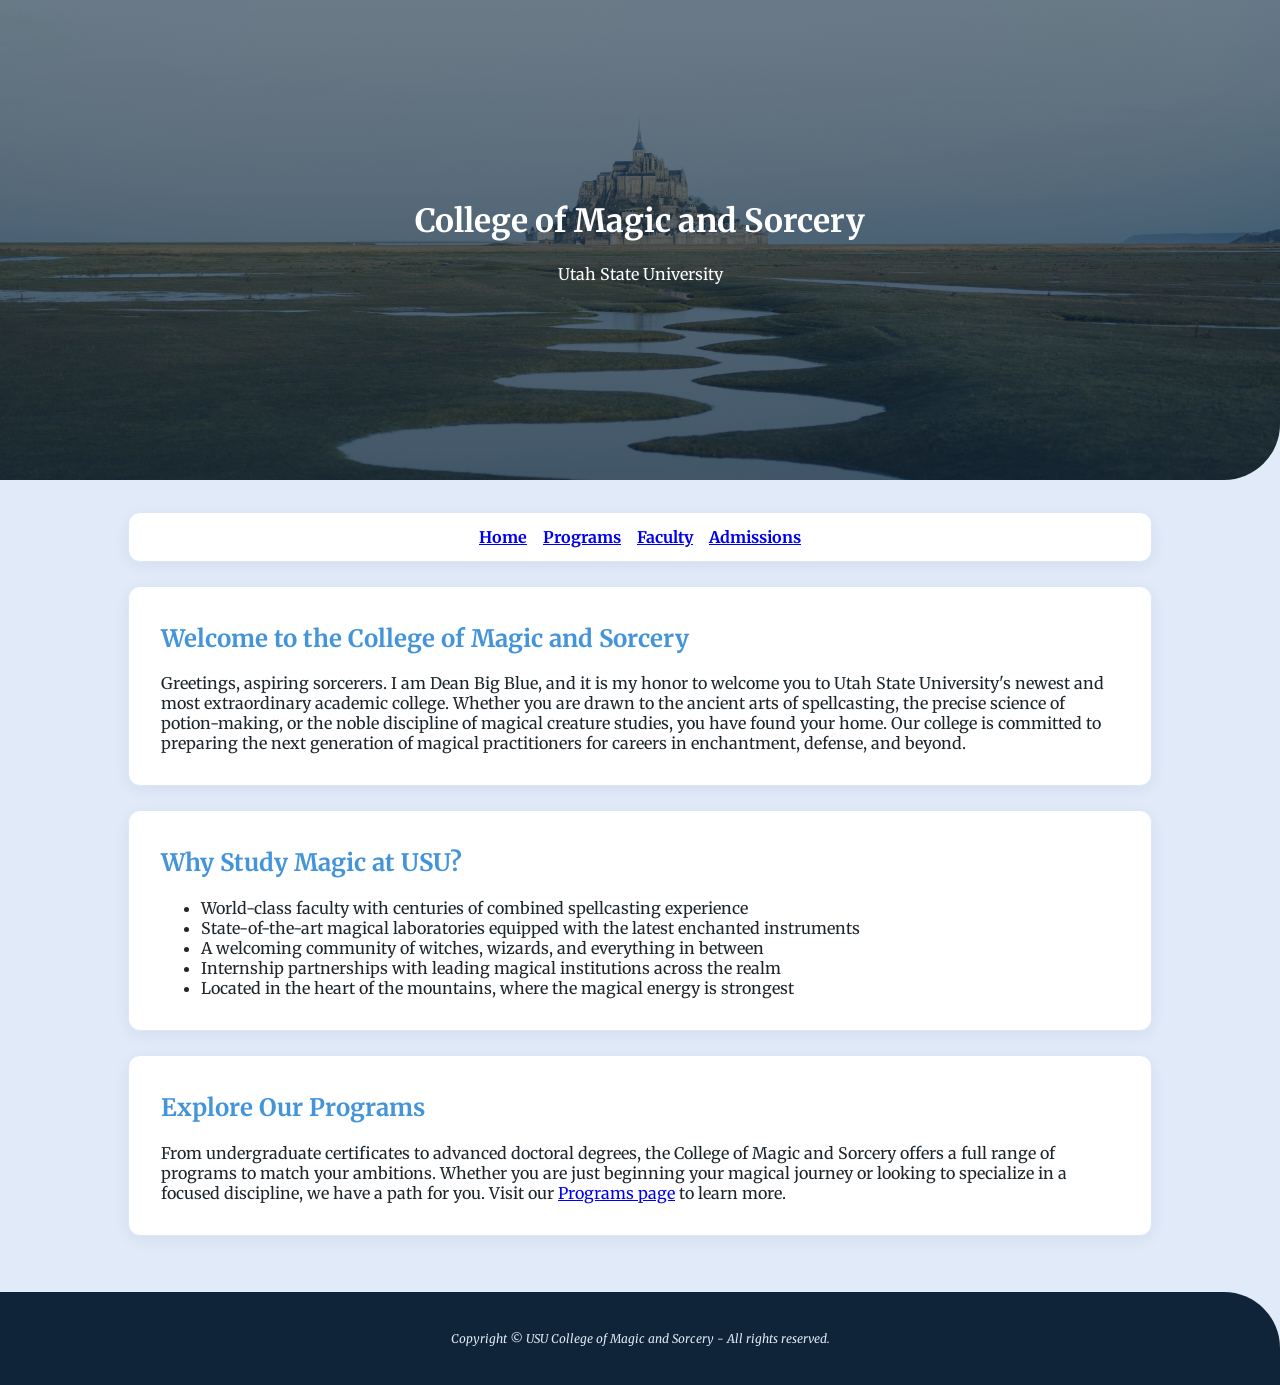
==== usu-mas/index.html @ 306b8a56 "completed HW5" ====
<!doctype html>
<html lang="en">
  <head>
    <meta charset="UTF-8" />
    <meta name="viewport" content="width=device-width, initial-scale=1.0" />
    <title>USU College of Magic and Sorcery</title>
    <link rel="preconnect" href="https://fonts.googleapis.com" />
    <link rel="preconnect" href="https://fonts.gstatic.com" crossorigin />
    <link
      href="https://fonts.googleapis.com/css2?family=Merriweather:wght@400;700&display=swap"
      rel="stylesheet"
    />
    <link rel="stylesheet" href="magic.css" />
    <link rel="icon" href="images/favicon.svg" />
  </head>
  <body>
    <header class="hero">
      <h1>College of Magic and Sorcery</h1>
      <p>Utah State University</p>
    </header>

    <div id="wrapper">
      <nav>
        <a href="index.html">Home</a> &nbsp;&nbsp;
        <a href="programs.html">Programs</a> &nbsp;&nbsp;
        <a href="faculty.html">Faculty</a> &nbsp;&nbsp;
        <a href="admissions.html">Admissions</a>
      </nav>

      <main>
        <div class="card">
          <h2>Welcome to the College of Magic and Sorcery</h2>

          <p>
            Greetings, aspiring sorcerers. I am Dean Big Blue, and it is my
            honor to welcome you to Utah State University's newest and most
            extraordinary academic college. Whether you are drawn to the ancient
            arts of spellcasting, the precise science of potion-making, or the
            noble discipline of magical creature studies, you have found your
            home. Our college is committed to preparing the next generation of
            magical practitioners for careers in enchantment, defense, and
            beyond.
          </p>
        </div>

        <div class="card">
          <h2>Why Study Magic at USU?</h2>

          <ul>
            <li>
              World-class faculty with centuries of combined spellcasting
              experience
            </li>
            <li>
              State-of-the-art magical laboratories equipped with the latest
              enchanted instruments
            </li>
            <li>
              A welcoming community of witches, wizards, and everything in
              between
            </li>
            <li>
              Internship partnerships with leading magical institutions across
              the realm
            </li>
            <li>
              Located in the heart of the mountains, where the magical energy is
              strongest
            </li>
          </ul>
        </div>

        <div class="card">
          <h2>Explore Our Programs</h2>

          <p>
            From undergraduate certificates to advanced doctoral degrees, the
            College of Magic and Sorcery offers a full range of programs to
            match your ambitions. Whether you are just beginning your magical
            journey or looking to specialize in a focused discipline, we have a
            path for you. Visit our <a href="programs.html">Programs page</a> to
            learn more.
          </p>
        </div>
      </main>
    </div>

    <footer>
      <p>
        Copyright &copy; USU College of Magic and Sorcery - All rights reserved.
      </p>
    </footer>
  </body>
</html>
---- usu-mas/magic.css ----
body {
  margin: 0;
  background-color: #e1eaf9;
  color: #1e252b;
  font-family: "Merriweather", Georgia, serif;
}

header {
  background-color: #0f2439;
  color: #ffffff;
  text-align: center;
  padding: 2em 1.5em;
  border-radius: 0 0 56px 0;
}

header.hero {
  background-image:
    linear-gradient(rgba(15, 36, 57, 0.6), rgba(15, 36, 57, 0.75)),
    url(images/hero-banner.jpg);
  background-repeat: no-repeat;
  background-position: center;
  background-size: cover;
  padding: 180px 1.5em;
}

h1 {
  line-height: 1.3;
}

h2 {
  color: #4494da;
}

nav {
  background-color: #ffffff;
  border: 1px solid #dce6f5;
  border-radius: 12px;
  text-align: center;
  font-weight: bold;
  padding: 0.85em;
  margin-bottom: 1.5em;
  box-shadow: 0 4px 16px rgba(15, 36, 57, 0.06);
}

figure {
  background-color: #ffffff;
  border: 1px solid #dce6f5;
  border-radius: 12px;
  padding: 1.5em;
  margin: 0 0 1em 0;
  text-align: center;
  box-shadow: 0 4px 16px rgba(15, 36, 57, 0.06);
  display: block;
}

img.portrait {
  width: 120px;
  height: 120px;
  border-radius: 50%;
  border-style: none;
  object-fit: cover;
}

figcaption {
  margin-top: 0.75em;
  font-weight: bold;
  color: #0f2439;
}
.cta-link img {
  width: 72px;
  height: 72px;
  border-radius: 50%;
  border-style: none;
}

footer {
  background-color: #0f2439;
  color: #e1eaf9;
  font-size: 0.75em;
  font-style: italic;
  text-align: center;
  padding: 2.25em 1.5em;
  border-radius: 0 56px 0 0;
}

#wrapper {
  width: 80%;
  margin-left: auto;
  margin-right: auto;
  padding: 2em 0;
}

.card {
  background-color: #ffffff;
  border: 1px solid #dce6f5;
  border-radius: 12px;
  padding: 1em 2em;
  margin-bottom: 1.5em;
  box-shadow: 0 4px 16px rgba(16, 36, 57, 0.06);
}
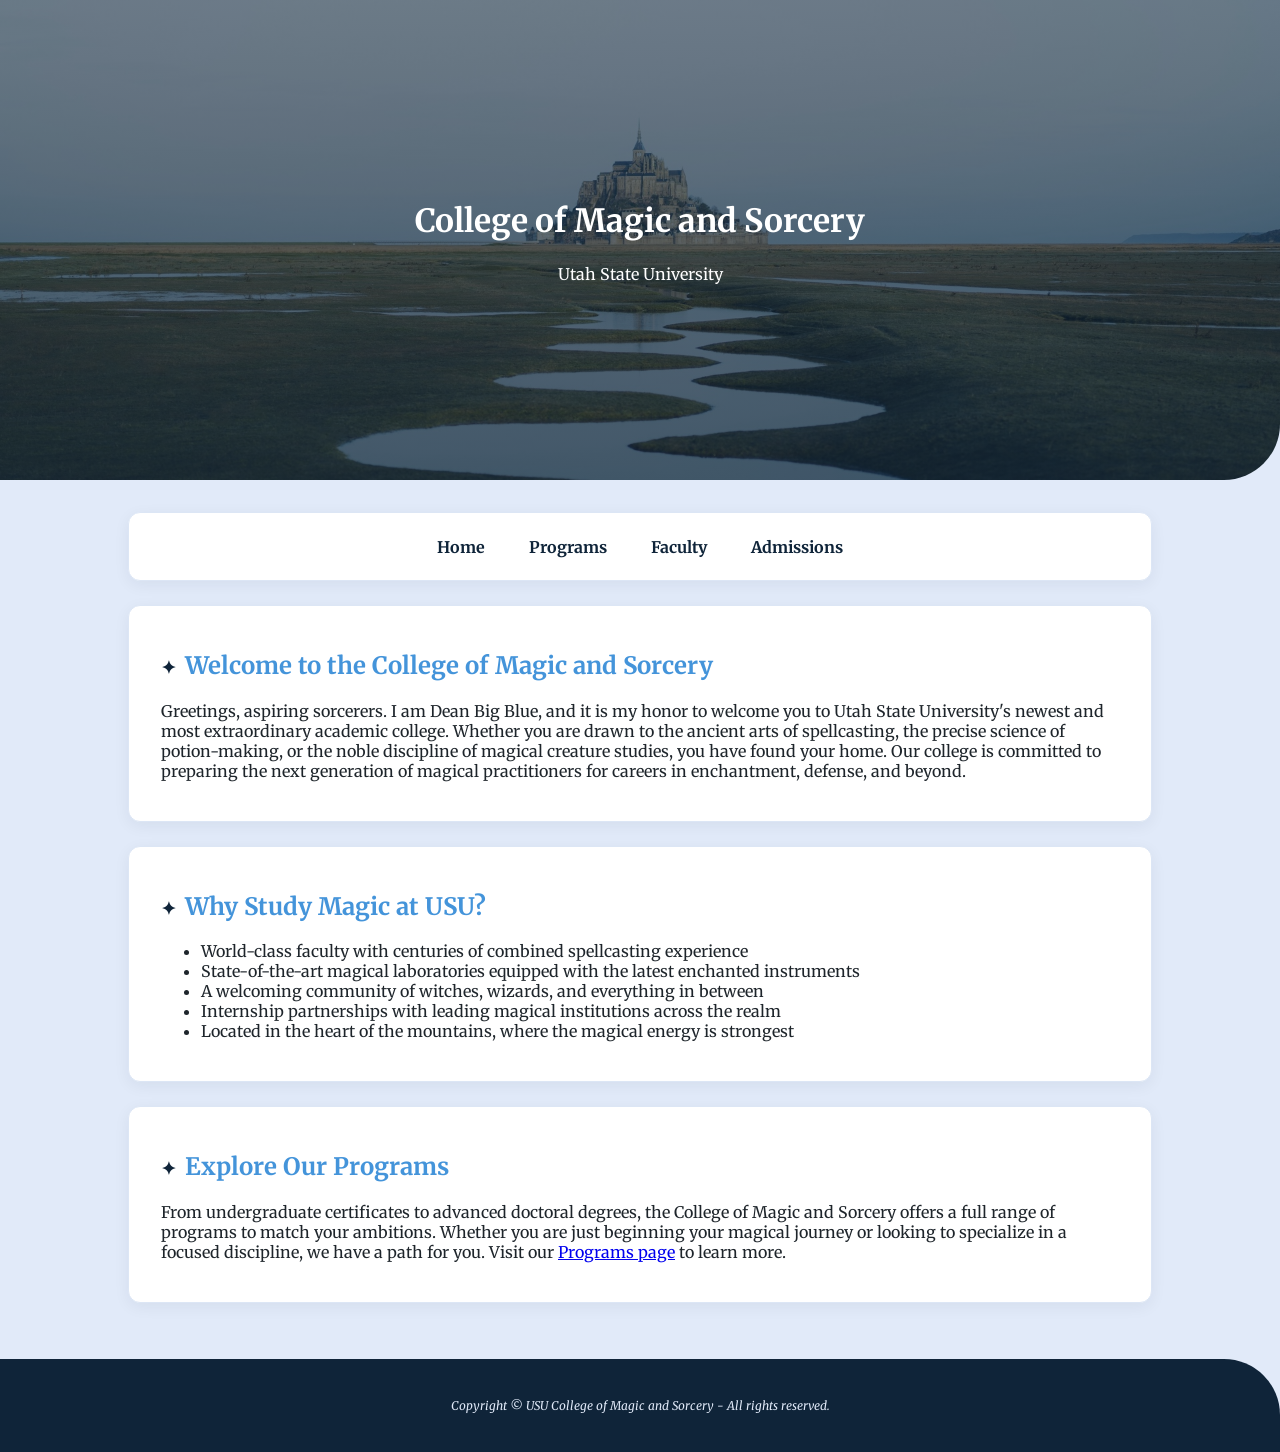
==== commit 458cee14: "completed hw6" ====
--- a/usu-mas/index.html
+++ b/usu-mas/index.html
@@ -11,7 +11,7 @@
       rel="stylesheet"
     />
     <link rel="stylesheet" href="magic.css" />
-    <link rel="icon" href="images/favicon.svg" />
+    <link rel="icon" type="image/svg+xml" href="images/favicon.svg" />
   </head>
   <body>
     <header class="hero">
@@ -21,10 +21,12 @@
 
     <div id="wrapper">
       <nav>
-        <a href="index.html">Home</a> &nbsp;&nbsp;
-        <a href="programs.html">Programs</a> &nbsp;&nbsp;
-        <a href="faculty.html">Faculty</a> &nbsp;&nbsp;
-        <a href="admissions.html">Admissions</a>
+        <ul>
+          <li><a href="index.html">Home</a></li>
+          <li><a href="programs.html">Programs</a></li>
+          <li><a href="faculty.html">Faculty</a></li>
+          <li><a href="admissions.html">Admissions</a></li>
+        </ul>
       </nav>
 
       <main>
--- a/usu-mas/magic.css
+++ b/usu-mas/magic.css
@@ -1,3 +1,7 @@
+* {
+  box-sizing: border-box;
+}
+
 body {
   margin: 0;
   background-color: #e1eaf9;
@@ -31,6 +35,17 @@
   color: #4494da;
 }
 
+h2::before {
+  content: "\2726";
+  color: #0f2439;
+  font-size: 0.75em;
+  margin-right: 0.5em;
+}
+
+.clear {
+  clear: both;
+}
+
 nav {
   background-color: #ffffff;
   border: 1px solid #dce6f5;
@@ -40,37 +55,59 @@
   padding: 0.85em;
   margin-bottom: 1.5em;
   box-shadow: 0 4px 16px rgba(15, 36, 57, 0.06);
+
+  position: sticky;
+  top: 1em;
+  z-index: 10;
 }
 
-figure {
-  background-color: #ffffff;
-  border: 1px solid #dce6f5;
-  border-radius: 12px;
-  padding: 1.5em;
-  margin: 0 0 1em 0;
-  text-align: center;
-  box-shadow: 0 4px 16px rgba(15, 36, 57, 0.06);
-  display: block;
+nav ul {
+  list-style-type: none;
+  margin: 0;
+  padding: 0;
 }
 
-img.portrait {
-  width: 120px;
-  height: 120px;
-  border-radius: 50%;
-  border-style: none;
-  object-fit: cover;
+nav li {
+  display: inline-block;
 }
 
-figcaption {
-  margin-top: 0.75em;
-  font-weight: bold;
+nav a {
+  display: block;
+  padding: 0.6em 1.25em;
+  border-radius: 8px;
+  text-decoration: none;
+}
+
+nav a:link {
   color: #0f2439;
 }
-.cta-link img {
-  width: 72px;
-  height: 72px;
-  border-radius: 50%;
-  border-style: none;
+
+nav a:visited {
+  color: #0f2439;
+}
+
+nav a:hover {
+  background-color: #e1eaf9;
+}
+
+nav a:active {
+  background-color: #4494da;
+  color: #ffffff;
+}
+
+nav a:focus {
+  outline: 3px solid #4494da;
+  outline-offset: 2px;
+}
+
+.column-left {
+  float: left;
+  width: 48%;
+}
+
+.column-right {
+  float: right;
+  width: 48%;
 }
 
 footer {
@@ -94,7 +131,61 @@
   background-color: #ffffff;
   border: 1px solid #dce6f5;
   border-radius: 12px;
-  padding: 1em 2em;
+  padding: 1.5em 2em;
   margin-bottom: 1.5em;
-  box-shadow: 0 4px 16px rgba(16, 36, 57, 0.06);
+  box-shadow: 0 4px 16px rgba(15, 36, 57, 0.06);
+  overflow: auto;
+  position: relative;
 }
+
+figure {
+  background-color: #ffffff;
+  border: 1px solid #dce6f5;
+  border-radius: 12px;
+  padding: 1.5em;
+  margin: 0 0 1em 0;
+  text-align: center;
+  box-shadow: 0 4px 16px rgba(15, 36, 57, 0.06);
+  display: block;
+}
+
+.card figure {
+  float: left;
+  width: 220px;
+  margin: 0 1.75em 0.5em 0;
+}
+
+.badge {
+  position: absolute;
+  top: 1.25em;
+  right: 1.5em;
+  background-color: #4494da;
+  color: #ffffff;
+  font-size: 0.7em;
+  font-weight: bold;
+  text-transform: uppercase;
+  letter-spacing: 0.05em;
+  padding: 0.4em 0.9em;
+  border-radius: 999px;
+}
+
+img.portrait {
+  width: 120px;
+  height: 120px;
+  border-radius: 50%;
+  border-style: none;
+  object-fit: cover;
+}
+
+figcaption {
+  margin-top: 0.75em;
+  font-weight: bold;
+  color: #0f2439;
+}
+
+.cta-link img {
+  width: 72px;
+  height: 72px;
+  border-radius: 50%;
+  border-style: none;
+}
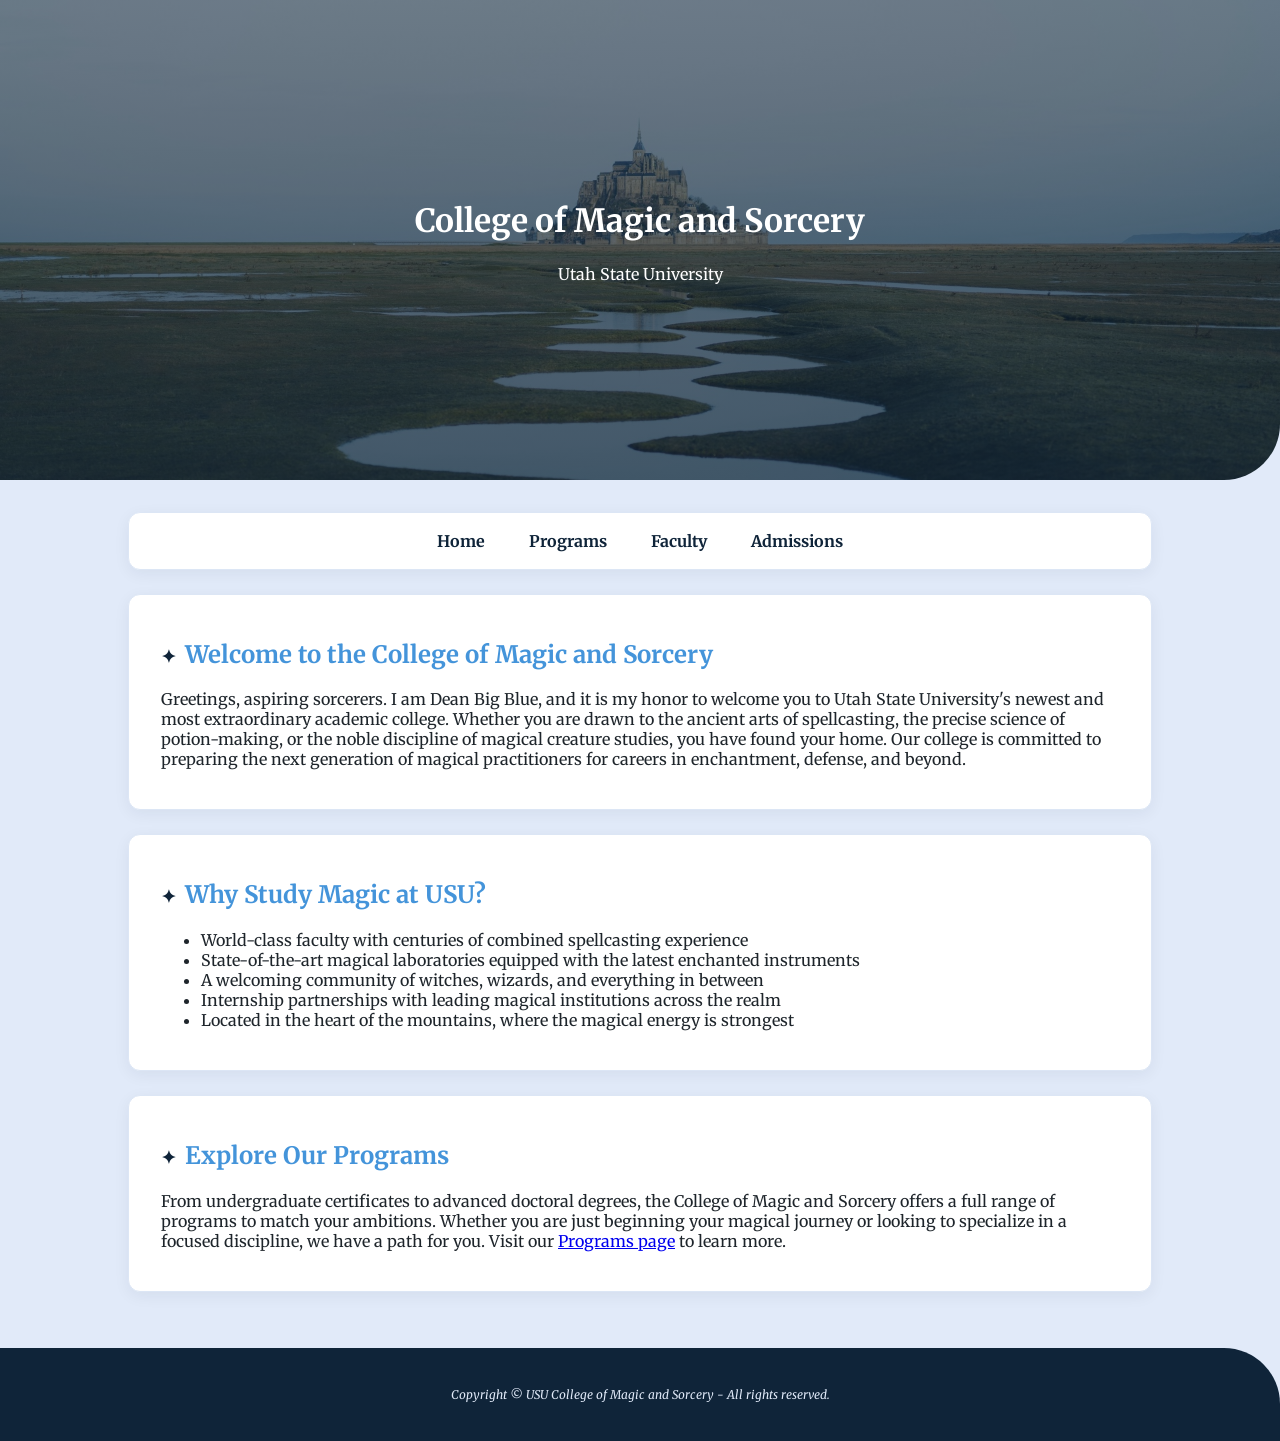
==== commit 6429a132: "completed assignment 08" ====
--- a/usu-mas/index.html
+++ b/usu-mas/index.html
@@ -1,4 +1,4 @@
-<!doctype html>
+<!DOCTYPE html>
 <html lang="en">
   <head>
     <meta charset="UTF-8" />
@@ -6,20 +6,19 @@
     <title>USU College of Magic and Sorcery</title>
     <link rel="preconnect" href="https://fonts.googleapis.com" />
     <link rel="preconnect" href="https://fonts.gstatic.com" crossorigin />
-    <link
-      href="https://fonts.googleapis.com/css2?family=Merriweather:wght@400;700&display=swap"
-      rel="stylesheet"
-    />
+    <link href="https://fonts.googleapis.com/css2?family=Merriweather:wght@400;700&display=swap" rel="stylesheet" />
     <link rel="stylesheet" href="magic.css" />
     <link rel="icon" type="image/svg+xml" href="images/favicon.svg" />
   </head>
   <body>
+
     <header class="hero">
       <h1>College of Magic and Sorcery</h1>
       <p>Utah State University</p>
     </header>
 
     <div id="wrapper">
+
       <nav>
         <ul>
           <li><a href="index.html">Home</a></li>
@@ -30,18 +29,17 @@
       </nav>
 
       <main>
+
         <div class="card">
           <h2>Welcome to the College of Magic and Sorcery</h2>
 
           <p>
-            Greetings, aspiring sorcerers. I am Dean Big Blue, and it is my
-            honor to welcome you to Utah State University's newest and most
-            extraordinary academic college. Whether you are drawn to the ancient
-            arts of spellcasting, the precise science of potion-making, or the
-            noble discipline of magical creature studies, you have found your
-            home. Our college is committed to preparing the next generation of
-            magical practitioners for careers in enchantment, defense, and
-            beyond.
+            Greetings, aspiring sorcerers. I am Dean Big Blue, and it is my honor to welcome you
+            to Utah State University's newest and most extraordinary academic college. Whether you
+            are drawn to the ancient arts of spellcasting, the precise science of potion-making, or
+            the noble discipline of magical creature studies, you have found your home. Our college
+            is committed to preparing the next generation of magical practitioners for careers in
+            enchantment, defense, and beyond.
           </p>
         </div>
 
@@ -49,26 +47,11 @@
           <h2>Why Study Magic at USU?</h2>
 
           <ul>
-            <li>
-              World-class faculty with centuries of combined spellcasting
-              experience
-            </li>
-            <li>
-              State-of-the-art magical laboratories equipped with the latest
-              enchanted instruments
-            </li>
-            <li>
-              A welcoming community of witches, wizards, and everything in
-              between
-            </li>
-            <li>
-              Internship partnerships with leading magical institutions across
-              the realm
-            </li>
-            <li>
-              Located in the heart of the mountains, where the magical energy is
-              strongest
-            </li>
+            <li>World-class faculty with centuries of combined spellcasting experience</li>
+            <li>State-of-the-art magical laboratories equipped with the latest enchanted instruments</li>
+            <li>A welcoming community of witches, wizards, and everything in between</li>
+            <li>Internship partnerships with leading magical institutions across the realm</li>
+            <li>Located in the heart of the mountains, where the magical energy is strongest</li>
           </ul>
         </div>
 
@@ -76,21 +59,20 @@
           <h2>Explore Our Programs</h2>
 
           <p>
-            From undergraduate certificates to advanced doctoral degrees, the
-            College of Magic and Sorcery offers a full range of programs to
-            match your ambitions. Whether you are just beginning your magical
-            journey or looking to specialize in a focused discipline, we have a
-            path for you. Visit our <a href="programs.html">Programs page</a> to
-            learn more.
+            From undergraduate certificates to advanced doctoral degrees, the College of Magic and
+            Sorcery offers a full range of programs to match your ambitions. Whether you are just
+            beginning your magical journey or looking to specialize in a focused discipline, we have
+            a path for you. Visit our <a href="programs.html">Programs page</a> to learn more.
           </p>
         </div>
+
       </main>
+
     </div>
 
     <footer>
-      <p>
-        Copyright &copy; USU College of Magic and Sorcery - All rights reserved.
-      </p>
+      <p>Copyright &copy; USU College of Magic and Sorcery - All rights reserved.</p>
     </footer>
+
   </body>
 </html>
--- a/usu-mas/magic.css
+++ b/usu-mas/magic.css
@@ -42,20 +42,15 @@
   margin-right: 0.5em;
 }
 
-.clear {
-  clear: both;
-}
-
 nav {
   background-color: #ffffff;
   border: 1px solid #dce6f5;
   border-radius: 12px;
   text-align: center;
   font-weight: bold;
-  padding: 0.85em;
+  padding: 0.5em;
   margin-bottom: 1.5em;
   box-shadow: 0 4px 16px rgba(15, 36, 57, 0.06);
-
   position: sticky;
   top: 1em;
   z-index: 10;
@@ -100,16 +95,6 @@
   outline-offset: 2px;
 }
 
-.column-left {
-  float: left;
-  width: 48%;
-}
-
-.column-right {
-  float: right;
-  width: 48%;
-}
-
 footer {
   background-color: #0f2439;
   color: #e1eaf9;
@@ -125,6 +110,48 @@
   margin-left: auto;
   margin-right: auto;
   padding: 2em 0;
+}
+
+/* Tables */
+table {
+  width: 100%;
+  border-collapse: collapse;
+  margin-top: 1em;
+}
+
+th,
+td {
+  padding: 0.75em 1em;
+  text-align: left;
+  border-bottom: 1px solid #dce6f5;
+}
+
+thead th {
+  background-color: #0f2439;
+  color: #ffffff;
+}
+
+tbody tr:nth-of-type(even) {
+  background-color: #f3f7fd;
+}
+
+tbody th {
+  font-weight: normal;
+  color: #0f2439;
+}
+
+tfoot th,
+tfoot td {
+  font-weight: bold;
+  border-top: 2px solid #0f2439;
+}
+
+caption {
+  text-align: left;
+  font-style: italic;
+  font-size: 0.85em;
+  color: #5a6878;
+  padding-bottom: 0.75em;
 }
 
 .card {
@@ -138,21 +165,18 @@
   position: relative;
 }
 
-figure {
-  background-color: #ffffff;
-  border: 1px solid #dce6f5;
-  border-radius: 12px;
-  padding: 1.5em;
-  margin: 0 0 1em 0;
-  text-align: center;
-  box-shadow: 0 4px 16px rgba(15, 36, 57, 0.06);
-  display: block;
-}
-
-.card figure {
+.column-left {
   float: left;
-  width: 220px;
-  margin: 0 1.75em 0.5em 0;
+  width: 48%;
+}
+
+.column-right {
+  float: right;
+  width: 48%;
+}
+
+.clear {
+  clear: both;
 }
 
 .badge {
@@ -167,6 +191,23 @@
   letter-spacing: 0.05em;
   padding: 0.4em 0.9em;
   border-radius: 999px;
+}
+
+figure {
+  background-color: #ffffff;
+  border: 1px solid #dce6f5;
+  border-radius: 12px;
+  padding: 1.5em;
+  margin: 0 0 1em 0;
+  text-align: center;
+  box-shadow: 0 4px 16px rgba(15, 36, 57, 0.06);
+  display: block;
+}
+
+.card figure {
+  float: left;
+  width: 220px;
+  margin: 0 1.75em 0.5em 0;
 }
 
 img.portrait {
@@ -189,3 +230,68 @@
   border-radius: 50%;
   border-style: none;
 }
+
+/* 
+Forms 
+*/
+form {
+  display: flex;
+  flex-direction: column;
+  gap: 1.5em;
+}
+
+.field label,
+legend {
+  font-weight: bold;
+  color: #0f2439;
+}
+
+input[type="text"],
+input[type="email"],
+select,
+textarea {
+  font: inherit;
+  padding: 0.7em 0.9em;
+  border: 1px solid #b8c7dd;
+  border-radius: 8px;
+  background-color: #ffffff;
+}
+
+input:focus,
+select:focus,
+textarea:focus {
+  outline: 3px solid #4494da;
+  outline-offset: 2px;
+}
+
+fieldset {
+  border: 1px solid #dce6f5;
+  border-radius: 8px;
+  padding: 1em 1.25em;
+  margin: 0;
+}
+
+fieldset label {
+  margin-right: 1.5em;
+}
+
+button {
+  font: inherit;
+  font-weight: bold;
+  background-color: #0f2439;
+  color: #ffffff;
+  padding: 0.8em 1.75em;
+  border: none;
+  border-radius: 999px;
+  cursor: pointer;
+  align-self: flex-start;
+}
+
+button:hover {
+  background-color: #4494da;
+}
+
+button:focus {
+  outline: 3px solid #4494da;
+  outline-offset: 2px;
+}
